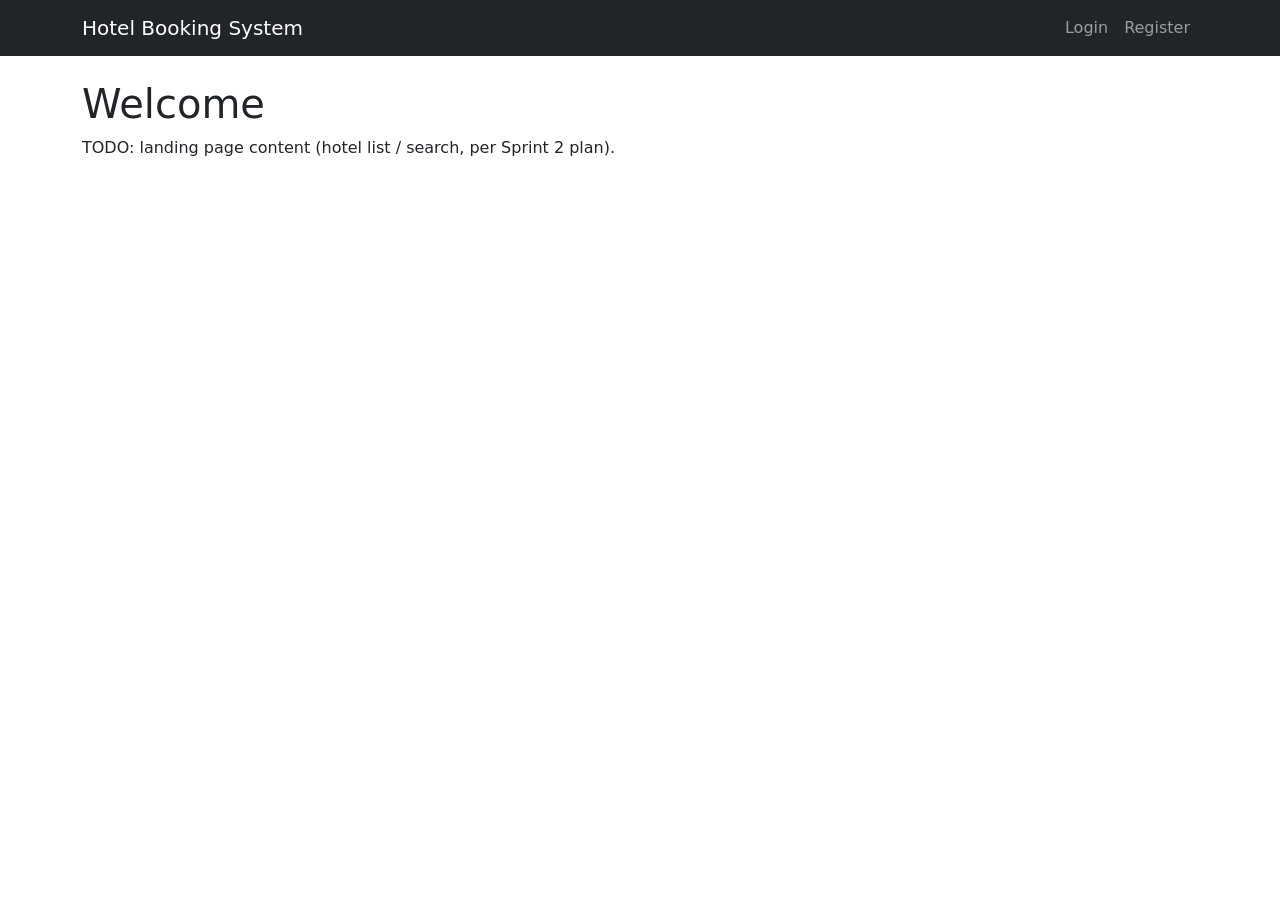
==== Frontend/index.html @ 803a1aaf "add frontend" ====
<!DOCTYPE html>
<html lang="en">
<head>
  <meta charset="UTF-8" />
  <meta name="viewport" content="width=device-width, initial-scale=1.0" />
  <title>Hotel Booking & Management System</title>
  <link
    href="https://cdn.jsdelivr.net/npm/bootstrap@5.3.3/dist/css/bootstrap.min.css"
    rel="stylesheet"
  />
  <link rel="stylesheet" href="css/styles.css" />
</head>
<body>
  <nav class="navbar navbar-expand-lg navbar-dark bg-dark">
    <div class="container">
      <a class="navbar-brand" href="index.html">Hotel Booking System</a>
      <div class="collapse navbar-collapse">
        <ul class="navbar-nav ms-auto">
          <!-- TODO: nav links per developer's pages (hotels, rooms, bookings, etc.) -->
          <li class="nav-item"><a class="nav-link" href="pages/login.html">Login</a></li>
          <li class="nav-item"><a class="nav-link" href="pages/register.html">Register</a></li>
        </ul>
      </div>
    </div>
  </nav>

  <main class="container mt-4">
    <h1>Welcome</h1>
    <p>TODO: landing page content (hotel list / search, per Sprint 2 plan).</p>
  </main>

  <script src="https://cdn.jsdelivr.net/npm/bootstrap@5.3.3/dist/js/bootstrap.bundle.min.js"></script>
  <script src="js/api.js"></script>
  <script src="js/app.js"></script>
</body>
</html>
---- Frontend/css/styles.css ----
/* Shared custom styles on top of Bootstrap. Add your overrides here. */
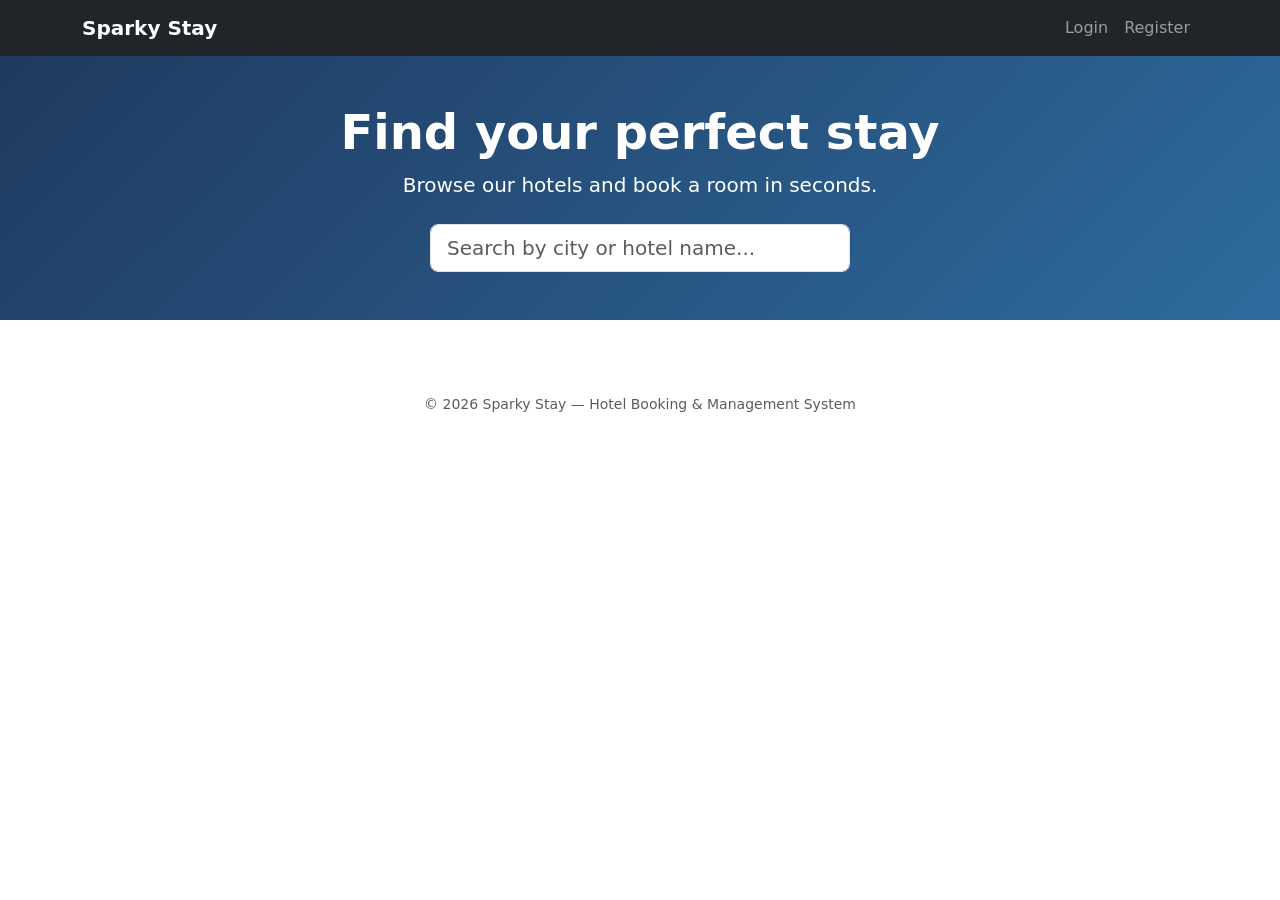
==== commit 288b30ff: "Backend/SparkyProject.API/Program.cs" ====
--- a/Frontend/index.html
+++ b/Frontend/index.html
@@ -4,33 +4,66 @@
   <meta charset="UTF-8" />
   <meta name="viewport" content="width=device-width, initial-scale=1.0" />
   <title>Hotel Booking & Management System</title>
-  <link
-    href="https://cdn.jsdelivr.net/npm/bootstrap@5.3.3/dist/css/bootstrap.min.css"
-    rel="stylesheet"
-  />
+  <link href="https://cdn.jsdelivr.net/npm/bootstrap@5.3.3/dist/css/bootstrap.min.css" rel="stylesheet" />
   <link rel="stylesheet" href="css/styles.css" />
 </head>
 <body>
   <nav class="navbar navbar-expand-lg navbar-dark bg-dark">
     <div class="container">
-      <a class="navbar-brand" href="index.html">Hotel Booking System</a>
-      <div class="collapse navbar-collapse">
+      <a class="navbar-brand fw-bold" href="index.html">Sparky Stay</a>
+      <button class="navbar-toggler" type="button" data-bs-toggle="collapse" data-bs-target="#mainNav">
+        <span class="navbar-toggler-icon"></span>
+      </button>
+      <div class="collapse navbar-collapse" id="mainNav">
         <ul class="navbar-nav ms-auto">
-          <!-- TODO: nav links per developer's pages (hotels, rooms, bookings, etc.) -->
-          <li class="nav-item"><a class="nav-link" href="pages/login.html">Login</a></li>
-          <li class="nav-item"><a class="nav-link" href="pages/register.html">Register</a></li>
+          <li id="navBookings" class="nav-item d-none"><a class="nav-link" href="pages/bookings.html">My Bookings</a></li>
+          <li id="navLoggedOut">
+            <ul class="navbar-nav">
+              <li class="nav-item"><a class="nav-link" href="pages/login.html">Login</a></li>
+              <li class="nav-item"><a class="nav-link" href="pages/register.html">Register</a></li>
+            </ul>
+          </li>
+          <li id="navLoggedIn" class="nav-item d-none">
+            <span class="navbar-text me-2" id="navUserName"></span>
+            <button class="btn btn-outline-light btn-sm" onclick="logout()">Logout</button>
+          </li>
         </ul>
       </div>
     </div>
   </nav>
 
-  <main class="container mt-4">
-    <h1>Welcome</h1>
-    <p>TODO: landing page content (hotel list / search, per Sprint 2 plan).</p>
+  <header class="hero py-5 text-center text-white">
+    <div class="container">
+      <h1 class="display-5 fw-bold">Find your perfect stay</h1>
+      <p class="lead mb-4">Browse our hotels and book a room in seconds.</p>
+      <input id="searchBox" class="form-control form-control-lg mx-auto" style="max-width: 420px;"
+             placeholder="Search by city or hotel name... " />
+    </div>
+  </header>
+
+  <main class="container py-4">
+    <div id="hotelGrid" class="row g-4"></div>
+    <p id="noResults" class="text-center text-muted d-none mt-4">No hotels match your search.</p>
   </main>
+
+  <div id="bookModal" class="modal fade" tabindex="-1">
+    <div class="modal-dialog">
+      <div class="modal-content">
+        <div class="modal-header">
+          <h5 class="modal-title" id="bookModalTitle">Book a room</h5>
+          <button type="button" class="btn-close" data-bs-dismiss="modal"></button>
+        </div>
+        <div class="modal-body" id="bookModalBody"></div>
+      </div>
+    </div>
+  </div>
+
+  <footer class="text-center text-muted py-4">
+    <small>&copy; 2026 Sparky Stay &mdash; Hotel Booking &amp; Management System</small>
+  </footer>
 
   <script src="https://cdn.jsdelivr.net/npm/bootstrap@5.3.3/dist/js/bootstrap.bundle.min.js"></script>
   <script src="js/api.js"></script>
   <script src="js/app.js"></script>
 </body>
-</html>
+</html>
--- a/Frontend/css/styles.css
+++ b/Frontend/css/styles.css
@@ -1 +1,31 @@
-/* Shared custom styles on top of Bootstrap. Add your overrides here. */
+/* Shared custom styles on top of Bootstrap. */
+
+.hero {
+  background: linear-gradient(135deg, #1f3a5f 0%, #2e6b9e 100%);
+  padding-bottom: 3rem;
+  padding-top: 3.5rem;
+}
+
+.auth-card {
+  max-width: 420px;
+}
+
+.hotel-card {
+  border: 1px solid #dee2e6;
+  border-radius: 12px;
+  box-shadow: 0 2px 6px rgba(0, 0, 0, 0.06);
+  transition: transform 0.15s ease, box-shadow 0.15s ease;
+}
+
+.hotel-card:hover {
+  transform: translateY(-3px);
+  box-shadow: 0 6px 14px rgba(0, 0, 0, 0.12);
+}
+
+.booking-card {
+  border-radius: 12px;
+}
+
+.modal {
+  background: rgba(0, 0, 0, 0.45);
+}
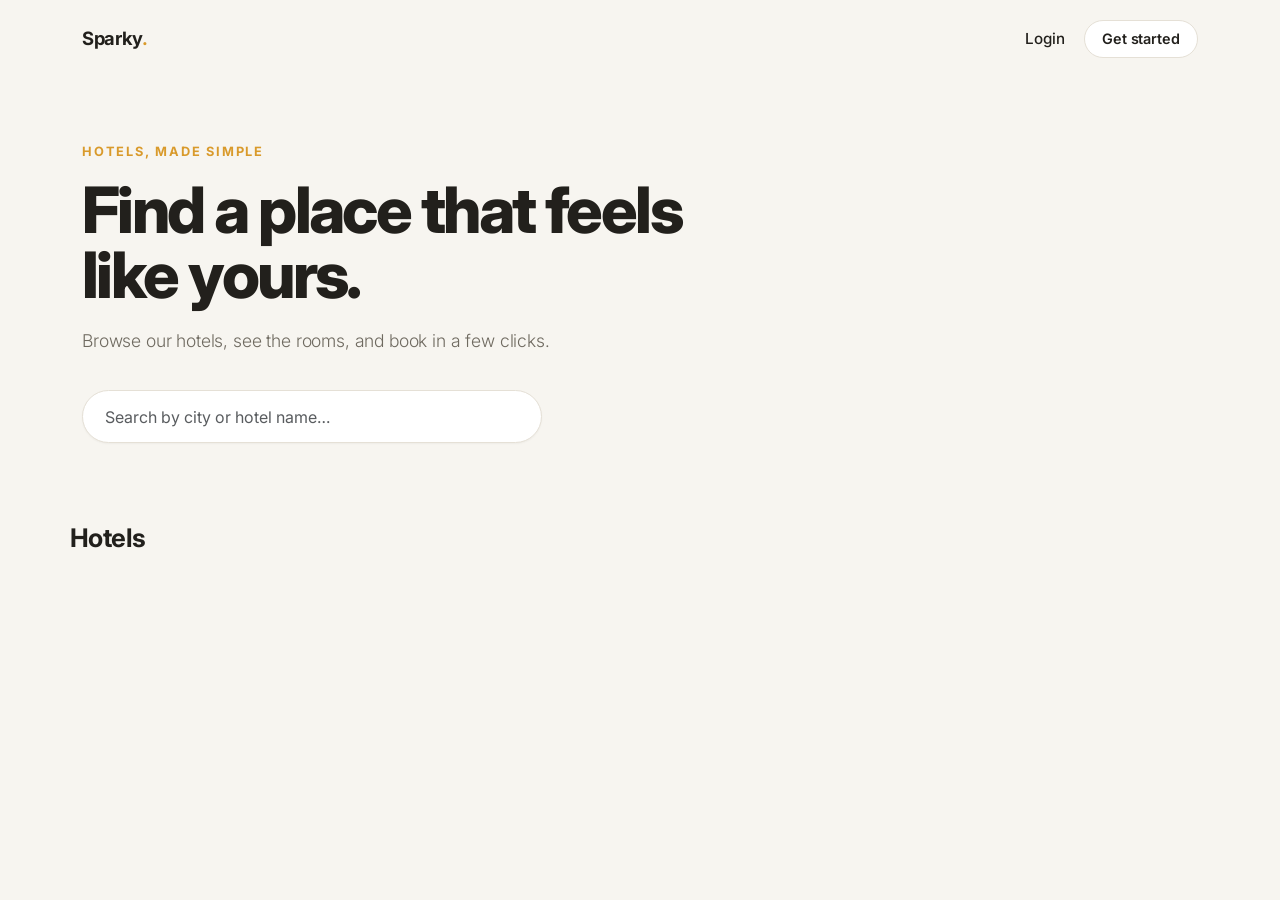
==== commit 7842fa0f: "Frontend/index.html" ====
--- a/Frontend/index.html
+++ b/Frontend/index.html
@@ -3,64 +3,82 @@
 <head>
   <meta charset="UTF-8" />
   <meta name="viewport" content="width=device-width, initial-scale=1.0" />
-  <title>Hotel Booking & Management System</title>
+  <title>Sparky Stay</title>
+  <link rel="preconnect" href="https://fonts.googleapis.com" />
+  <link rel="preconnect" href="https://fonts.gstatic.com" crossorigin />
+  <link href="https://fonts.googleapis.com/css2?family=Inter:wght@400;500;600;700;800&display=swap" rel="stylesheet" />
   <link href="https://cdn.jsdelivr.net/npm/bootstrap@5.3.3/dist/css/bootstrap.min.css" rel="stylesheet" />
   <link rel="stylesheet" href="css/styles.css" />
 </head>
 <body>
-  <nav class="navbar navbar-expand-lg navbar-dark bg-dark">
+  <nav class="site-nav navbar navbar-expand-lg">
     <div class="container">
-      <a class="navbar-brand fw-bold" href="index.html">Sparky Stay</a>
+      <a class="navbar-brand brand" href="index.html">Sparky<span class="dot">.</span></a>
       <button class="navbar-toggler" type="button" data-bs-toggle="collapse" data-bs-target="#mainNav">
         <span class="navbar-toggler-icon"></span>
       </button>
       <div class="collapse navbar-collapse" id="mainNav">
-        <ul class="navbar-nav ms-auto">
-          <li id="navBookings" class="nav-item d-none"><a class="nav-link" href="pages/bookings.html">My Bookings</a></li>
-          <li id="navLoggedOut">
-            <ul class="navbar-nav">
-              <li class="nav-item"><a class="nav-link" href="pages/login.html">Login</a></li>
-              <li class="nav-item"><a class="nav-link" href="pages/register.html">Register</a></li>
-            </ul>
-          </li>
+        <ul class="navbar-nav ms-auto align-items-lg-center gap-lg-2">
+          <li id="navBookings" class="nav-item d-none"><a class="nav-link" href="pages/bookings.html">My stays</a></li>
+          <li id="navAdmin" class="nav-item d-none"><a class="nav-link" href="pages/admin.html">Admin</a></li>
+          <li id="navProfile" class="nav-item d-none"><a class="nav-link" href="pages/profile.html">Profile</a></li>
+          <li id="navLoggedOut" class="nav-item"><a class="nav-link" href="pages/login.html">Login</a> <a class="nav-ghost d-inline-block" href="pages/register.html">Get started</a></li>
           <li id="navLoggedIn" class="nav-item d-none">
-            <span class="navbar-text me-2" id="navUserName"></span>
-            <button class="btn btn-outline-light btn-sm" onclick="logout()">Logout</button>
+            <div class="d-flex align-items-lg-center gap-2 flex-wrap">
+              <span class="nav-stay-name" id="navUserName"></span>
+              <button class="nav-ghost" onclick="logout()">Logout</button>
+            </div>
           </li>
         </ul>
       </div>
     </div>
   </nav>
 
-  <header class="hero py-5 text-center text-white">
+  <header class="hero">
     <div class="container">
-      <h1 class="display-5 fw-bold">Find your perfect stay</h1>
-      <p class="lead mb-4">Browse our hotels and book a room in seconds.</p>
-      <input id="searchBox" class="form-control form-control-lg mx-auto" style="max-width: 420px;"
-             placeholder="Search by city or hotel name... " />
+      <p class="hero-kicker">Hotels, made simple</p>
+      <h1>Find a place that feels like yours.</h1>
+      <p class="lead">Browse our hotels, see the rooms, and book in a few clicks.</p>
+      <div class="hero-search">
+        <input id="searchBox" type="text" class="form-control" placeholder="Search by city or hotel name…" />
+      </div>
     </div>
   </header>
 
-  <main class="container py-4">
+  <main class="container px-4 px-lg-0">
+    <div id="promoStrip" class="promo-strip d-none"></div>
+    <h2 class="section-title">Hotels</h2>
     <div id="hotelGrid" class="row g-4"></div>
     <p id="noResults" class="text-center text-muted d-none mt-4">No hotels match your search.</p>
   </main>
 
-  <div id="bookModal" class="modal fade" tabindex="-1">
-    <div class="modal-dialog">
+  <div id="hotelDetailModal" class="modal fade" tabindex="-1">
+    <div class="modal-dialog modal-lg modal-dialog-scrollable">
       <div class="modal-content">
-        <div class="modal-header">
-          <h5 class="modal-title" id="bookModalTitle">Book a room</h5>
+        <div class="modal-header justify-content-between">
+          <h5 class="modal-title" id="hotelDetailTitle">Hotel</h5>
           <button type="button" class="btn-close" data-bs-dismiss="modal"></button>
         </div>
-        <div class="modal-body" id="bookModalBody"></div>
+        <div class="modal-body px-4 pb-4" id="hotelDetailBody"></div>
       </div>
     </div>
   </div>
 
-  <footer class="text-center text-muted py-4">
-    <small>&copy; 2026 Sparky Stay &mdash; Hotel Booking &amp; Management System</small>
-  </footer>
+  <div id="bookModal" class="modal fade" tabindex="-1">
+    <div class="modal-dialog">
+      <div class="modal-content">
+        <div class="modal-header justify-content-between">
+          <h5 class="modal-title" id="bookModalTitle">Book a room</h5>
+          <button type="button" class="btn-close" onclick="closeBook()"></button>
+        </div>
+        <div class="modal-body px-4 pb-4" id="bookModalBody"></div>
+      </div>
+    </div>
+  </div>
+
+<!--  <footer class="site-footer text-center">
+    <small>&copy; Sparky</small>
+  </footer> -->
 
   <script src="https://cdn.jsdelivr.net/npm/bootstrap@5.3.3/dist/js/bootstrap.bundle.min.js"></script>
   <script src="js/api.js"></script>
--- a/Frontend/css/styles.css
+++ b/Frontend/css/styles.css
@@ -1,31 +1,487 @@
-/* Shared custom styles on top of Bootstrap. */
-
+/* Sparky Stay — warm, editorial styling on top of Bootstrap. */
+
+:root {
+  --paper: #f7f5f0;          /* warm page background */
+  --card: #ffffff;
+  --ink: #22201c;            /* near-black warm text */
+  --ink-soft: #6f6a60;       /* muted text */
+  --line: #e5e0d6;           /* hairline borders */
+  --forest: #1f4d3a;         /* primary deep green */
+  --forest-dark: #173a2b;
+  --amber: #d99a2b;          /* small warm accent */
+  --radius: 14px;
+
+  --font: "Inter", ui-sans-serif, system-ui, -apple-system, "Segoe UI", Roboto, Arial, sans-serif;
+}
+
+body {
+  font-family: var(--font);
+  background: var(--paper);
+  color: var(--ink);
+  letter-spacing: -0.01em;
+}
+
+/* ---------- Nav ---------- */
+.site-nav {
+  background: transparent;
+  padding-top: 1.25rem;
+  padding-bottom: 1.25rem;
+}
+
+.brand {
+  font-size: 1.15rem;
+  font-weight: 700;
+  color: var(--ink);
+  text-decoration: none;
+  letter-spacing: -0.02em;
+}
+.brand .dot { color: var(--amber); }
+
+.site-nav .nav-link {
+  color: var(--ink);
+  font-weight: 500;
+  font-size: 0.95rem;
+  padding: 0.35rem 0.9rem;
+  border-radius: 999px;
+}
+.site-nav .nav-link:hover { background: rgba(31, 77, 58, 0.08); color: var(--ink); }
+
+.nav-ghost {
+  border: 1px solid var(--line);
+  background: var(--card);
+  color: var(--ink);
+  font-weight: 600;
+  font-size: 0.9rem;
+  border-radius: 999px;
+  padding: 0.45rem 1.1rem;
+  text-decoration: none;
+  display: inline-block;
+  cursor: pointer;
+}
+.nav-ghost:hover { border-color: var(--forest); color: var(--forest); }
+
+.nav-stay-name { font-weight: 600; font-size: 0.9rem; color: var(--ink); }
+
+#navLoggedOut,
+#navLoggedIn {
+  display: flex;
+  align-items: center;
+  gap: 0.7rem;
+  margin-left: auto;
+}
+
+.nav-item {
+  display: flex;
+  align-items: center;
+}
+
+/* ---------- Hero ---------- */
 .hero {
-  background: linear-gradient(135deg, #1f3a5f 0%, #2e6b9e 100%);
-  padding-bottom: 3rem;
-  padding-top: 3.5rem;
+  padding-top: 4rem;
+  padding-bottom: 5rem;
+}
+
+.hero-kicker {
+  font-size: 0.8rem;
+  font-weight: 700;
+  text-transform: uppercase;
+  letter-spacing: 0.14em;
+  color: var(--amber);
+  margin-bottom: 1rem;
+}
+
+.hero h1 {
+  font-size: clamp(2.4rem, 6vw, 4rem);
+  font-weight: 800;
+  letter-spacing: -0.04em;
+  line-height: 1.02;
+  max-width: 15ch;
+  color: var(--ink);
+}
+
+.hero p.lead {
+  color: var(--ink-soft);
+  font-size: 1.1rem;
+  max-width: 46ch;
+  margin-top: 1.25rem;
+}
+
+.hero-search {
+  margin-top: 2.25rem;
+  max-width: 460px;
+}
+
+.hero-search input {
+  border: 1px solid var(--line);
+  border-radius: 999px;
+  padding: 0.85rem 1.4rem;
+  font-size: 1rem;
+  background: var(--card);
+  box-shadow: 0 1px 2px rgba(34, 32, 28, 0.04);
+}
+.hero-search input:focus {
+  border-color: var(--forest);
+  outline: 3px solid rgba(31, 77, 58, 0.12);
+  box-shadow: none;
+}
+
+/* ---------- Section ---------- */
+.section-title {
+  font-weight: 700;
+  letter-spacing: -0.02em;
+  font-size: 1.6rem;
+  margin-bottom: 1.75rem;
+}
+
+/* ---------- Hotel cards ---------- */
+.hotel-card {
+  background: var(--card);
+  border: 1px solid var(--line);
+  border-radius: var(--radius);
+  transition: border-color 0.15s ease, transform 0.15s ease;
+  height: 100%;
+}
+.hotel-card:hover {
+  border-color: var(--forest);
+  transform: translateY(-4px);
+}
+
+.hotel-card .city {
+  font-size: 0.78rem;
+  font-weight: 700;
+  letter-spacing: 0.08em;
+  text-transform: uppercase;
+  color: var(--amber);
+}
+
+.hotel-card .hotel-name {
+  font-size: 1.2rem;
+  font-weight: 700;
+  letter-spacing: -0.02em;
+  margin: 0.35rem 0 0.4rem;
+  color: var(--ink);
+}
+
+.hotel-card .address { color: var(--ink-soft); font-size: 0.9rem; }
+.hotel-card .phone { color: var(--ink-soft); font-size: 0.85rem; }
+
+.btn-underline {
+  background: none;
+  border: 0;
+  border-bottom: 2px solid var(--forest);
+  padding: 0.15rem 0;
+  font-weight: 600;
+  color: var(--forest);
+  font-size: 0.95rem;
+  display: inline-block;
+  cursor: pointer;
+  margin-top: 0.75rem;
+  align-self: flex-start;
+}
+.btn-underline:hover { border-color: var(--amber); color: var(--amber); }
+
+/* ---------- Buttons ---------- */
+.btn-ink {
+  background: var(--forest);
+  color: #fff;
+  font-weight: 600;
+  border: 0;
+  border-radius: 999px;
+  padding: 0.75rem 1.5rem;
+  font-size: 0.95rem;
+  cursor: pointer;
+  transition: background 0.15s ease;
+}
+.btn-ink:hover { background: var(--forest-dark); color: #fff; }
+
+.btn-ink-lg { padding: 0.95rem 1.75rem; font-size: 1rem; }
+
+/* ---------- Auth cards ---------- */
+.auth-wrap {
+  max-width: 420px;
 }
 
 .auth-card {
-  max-width: 420px;
-}
-
-.hotel-card {
-  border: 1px solid #dee2e6;
+  background: var(--card);
+  border: 1px solid var(--line);
+  border-radius: var(--radius);
+  padding: 2.25rem;
+}
+
+.auth-card h1 {
+  font-weight: 800;
+  letter-spacing: -0.03em;
+  margin-bottom: 0.25rem;
+}
+
+.auth-card .sub { color: var(--ink-soft); font-size: 0.95rem; }
+
+.form-label { font-weight: 600; font-size: 0.85rem; }
+
+.form-control, .form-select {
+  border-radius: 10px;
+  border: 1px solid var(--line);
+  padding: 0.65rem 0.9rem;
+  font-size: 1rem;
+}
+.form-control:focus, .form-select:focus {
+  border-color: var(--forest);
+  box-shadow: 0 0 0 3px rgba(31, 77, 58, 0.12);
+}
+
+/* ---------- Bookings ---------- */
+.booking-card {
+  background: var(--card);
+  border: 1px solid var(--line);
+  border-radius: var(--radius);
+  padding: 1.5rem;
+}
+
+.booking-card .hotel-name {
+  font-size: 1.1rem;
+  font-weight: 700;
+  letter-spacing: -0.02em;
+  margin-bottom: 0.2rem;
+}
+
+.booking-card .room-line { color: var(--ink-soft); margin-bottom: 0.15rem; }
+.booking-card .date-line { color: var(--ink-soft); margin-bottom: 0.4rem; }
+
+.status-badge {
+  display: inline-block;
+  font-size: 0.78rem;
+  font-weight: 700;
+  padding: 0.3rem 0.9rem;
+  border-radius: 999px;
+}
+.status-confirmed { background: #e4efe8; color: #1f5c3d; }
+.status-checkedin { background: #fdeecd; color: #7a5200; }
+.status-cancelled { background: #f0ede8; color: #6b665c; }
+.status-pending   { background: #e9e6df; color: #6f6a60; }
+
+.booking-id { color: #9a948a; font-size: 0.8rem; }
+
+.empty-msg {
+  background: var(--card);
+  border: 1px dashed var(--line);
+  border-radius: var(--radius);
+  padding: 2.5rem;
+  text-align: center;
+  color: var(--ink-soft);
+}
+.empty-msg a { color: var(--forest); font-weight: 600; }
+
+/* ---------- Modal (custom) ---------- */
+.modal { background: rgba(34, 32, 28, 0.5); }
+.modal-content {
+  border: 0;
+  border-radius: var(--radius);
+  padding: 0.5rem 0.25rem;
+}
+.modal-header { border: 0; padding-bottom: 0; }
+.modal-title { font-weight: 700; letter-spacing: -0.02em; }
+.modal-body form .form-label { font-weight: 600; font-size: 0.85rem; }
+
+/* ---------- Alerts ---------- */
+.alert { border: 0; border-radius: 10px; font-size: 0.92rem; }
+
+/* ---------- Footer ---------- */
+.site-footer {
+  color: var(--ink-soft);
+  font-size: 0.85rem;
+  padding: 3rem 0;
+}
+
+/* ---------- Promotions strip ---------- */
+.promo-strip {
+  background: var(--forest);
+  border-radius: var(--radius);
+  padding: 1.4rem 1.6rem;
+  margin-bottom: 2.5rem;
+  color: #fff;
+  display: flex;
+  flex-wrap: wrap;
+  align-items: center;
+  gap: 1rem 1.75rem;
+}
+.promo-strip .promo-kicker {
+  text-transform: uppercase;
+  letter-spacing: 0.14em;
+  font-size: 0.72rem;
+  font-weight: 700;
+  color: #cfe3d6;
+  margin-bottom: 0.15rem;
+}
+.promo-strip .promo-code {
+  font-weight: 800;
+  font-size: 1.1rem;
+  letter-spacing: -0.01em;
+}
+.promo-strip .promo-disc {
+  font-size: 0.85rem;
+  color: #e6f0e9;
+  opacity: 0.9;
+}
+.promo-pill {
+  background: rgba(255, 255, 255, 0.14);
+  border: 1px solid rgba(255, 255, 255, 0.28);
+  border-radius: 999px;
+  padding: 0.3rem 0.85rem;
+  font-size: 0.82rem;
+  font-weight: 600;
+  color: #fff;
+  text-decoration: none;
+}
+
+/* ---------- Amenities / reviews on cards ---------- */
+.card-meta {
+  display: flex;
+  flex-wrap: wrap;
+  gap: 0.35rem 0.8rem;
+  margin-top: 0.85rem;
+  color: var(--ink-soft);
+  font-size: 0.85rem;
+}
+.card-meta .meta-item { display: inline-flex; align-items: center; gap: 0.3rem; }
+.rating-dot {
+  color: var(--amber);
+  font-weight: 700;
+  letter-spacing: 0;
+}
+
+/* ---------- Review form / list ---------- */
+.review-form textarea {
+  min-height: 90px;
+  resize: vertical;
+}
+.review-item {
+  border: 1px solid var(--line);
   border-radius: 12px;
-  box-shadow: 0 2px 6px rgba(0, 0, 0, 0.06);
-  transition: transform 0.15s ease, box-shadow 0.15s ease;
-}
-
-.hotel-card:hover {
-  transform: translateY(-3px);
-  box-shadow: 0 6px 14px rgba(0, 0, 0, 0.12);
-}
-
-.booking-card {
-  border-radius: 12px;
-}
-
-.modal {
-  background: rgba(0, 0, 0, 0.45);
+  padding: 1rem 1.15rem;
+  background: var(--card);
+}
+.review-item .review-head {
+  display: flex;
+  align-items: center;
+  justify-content: space-between;
+  gap: 0.75rem;
+  margin-bottom: 0.35rem;
+}
+.review-item .review-name { font-weight: 700; font-size: 0.92rem; }
+.review-item .review-date { color: #9a948a; font-size: 0.78rem; }
+.review-item .review-comment { color: var(--ink-soft); font-size: 0.92rem; margin: 0; }
+.stars { color: var(--amber); font-size: 0.9rem; letter-spacing: 0.1em; }
+
+/* ---------- Admin dashboard ---------- */
+.admin-shell { display: grid; grid-template-columns: 230px 1fr; gap: 2rem; align-items: start; }
+.admin-nav {
+  position: sticky;
+  top: 1.5rem;
+  display: flex;
+  flex-direction: column;
+  gap: 0.15rem;
+}
+.admin-nav .admin-link {
+  text-align: left;
+  border: 0;
+  background: none;
+  padding: 0.55rem 0.9rem;
+  border-radius: 10px;
+  color: var(--ink-soft);
+  font-weight: 600;
+  font-size: 0.92rem;
+  cursor: pointer;
+  display: flex;
+  align-items: center;
+  justify-content: space-between;
+}
+.admin-nav .admin-link:hover { background: rgba(31, 77, 58, 0.07); color: var(--ink); }
+.admin-nav .admin-link.active { background: var(--forest); color: #fff; }
+.admin-nav .admin-link .count {
+  font-size: 0.75rem;
+  font-weight: 700;
+  background: rgba(31, 77, 58, 0.1);
+  border-radius: 999px;
+  padding: 0.1rem 0.5rem;
+}
+.admin-nav .admin-link.active .count { background: rgba(255, 255, 255, 0.18); color: #fff; }
+
+.admin-panel {
+  background: var(--card);
+  border: 1px solid var(--line);
+  border-radius: var(--radius);
+  padding: 1.5rem;
+  min-height: 320px;
+}
+.admin-panel-head {
+  display: flex;
+  flex-wrap: wrap;
+  align-items: center;
+  justify-content: space-between;
+  gap: 0.75rem;
+  margin-bottom: 1.25rem;
+}
+.admin-panel-head h2 { font-weight: 800; letter-spacing: -0.02em; font-size: 1.35rem; margin: 0; }
+.admin-panel-head .sub { color: var(--ink-soft); font-size: 0.85rem; margin-top: 0.15rem; }
+
+.admin-table { width: 100%; border-collapse: collapse; font-size: 0.9rem; }
+.admin-table th {
+  text-align: left;
+  font-size: 0.74rem;
+  text-transform: uppercase;
+  letter-spacing: 0.08em;
+  color: var(--ink-soft);
+  font-weight: 700;
+  padding: 0.55rem 0.65rem;
+  border-bottom: 1px solid var(--line);
+}
+.admin-table td {
+  padding: 0.65rem;
+  border-bottom: 1px solid #f0ede6;
+  vertical-align: top;
+}
+.admin-table tr:last-child td { border-bottom: 0; }
+.admin-table .row-actions { display: flex; gap: 0.35rem; justify-content: flex-end; }
+.admin-table .action-btn {
+  border: 1px solid var(--line);
+  background: var(--card);
+  border-radius: 8px;
+  padding: 0.28rem 0.6rem;
+  font-size: 0.78rem;
+  font-weight: 600;
+  color: var(--ink-soft);
+  cursor: pointer;
+}
+.admin-table .action-btn:hover { border-color: var(--forest); color: var(--forest); }
+.admin-table .action-btn.danger:hover { border-color: #b3402e; color: #b3402e; }
+
+.stat-grid { display: grid; grid-template-columns: repeat(auto-fit, minmax(180px, 1fr)); gap: 1rem; }
+.stat-card {
+  background: var(--card);
+  border: 1px solid var(--line);
+  border-radius: var(--radius);
+  padding: 1.25rem 1.35rem;
+}
+.stat-card .stat-label {
+  font-size: 0.74rem;
+  text-transform: uppercase;
+  letter-spacing: 0.1em;
+  font-weight: 700;
+  color: var(--ink-soft);
+}
+.stat-card .stat-value { font-size: 1.7rem; font-weight: 800; letter-spacing: -0.03em; margin-top: 0.2rem; color: var(--ink); }
+.stat-card .stat-value .unit { font-size: 0.95rem; font-weight: 600; color: var(--ink-soft); }
+.stat-card .stat-note { font-size: 0.8rem; color: var(--ink-soft); margin-top: 0.2rem; }
+
+.admin-empty { color: var(--ink-soft); text-align: center; padding: 2.5rem 1rem; }
+.admin-empty a { color: var(--forest); font-weight: 600; }
+
+/* Small polish */
+.text-danger { color: #b3402e !important; }
+a { color: var(--forest); }
+
+@media (max-width: 900px) {
+  .admin-shell { grid-template-columns: 1fr; gap: 1.25rem; }
+  .admin-nav { position: static; flex-direction: row; flex-wrap: wrap; }
+  .admin-table-wrap { overflow-x: auto; }
 }
